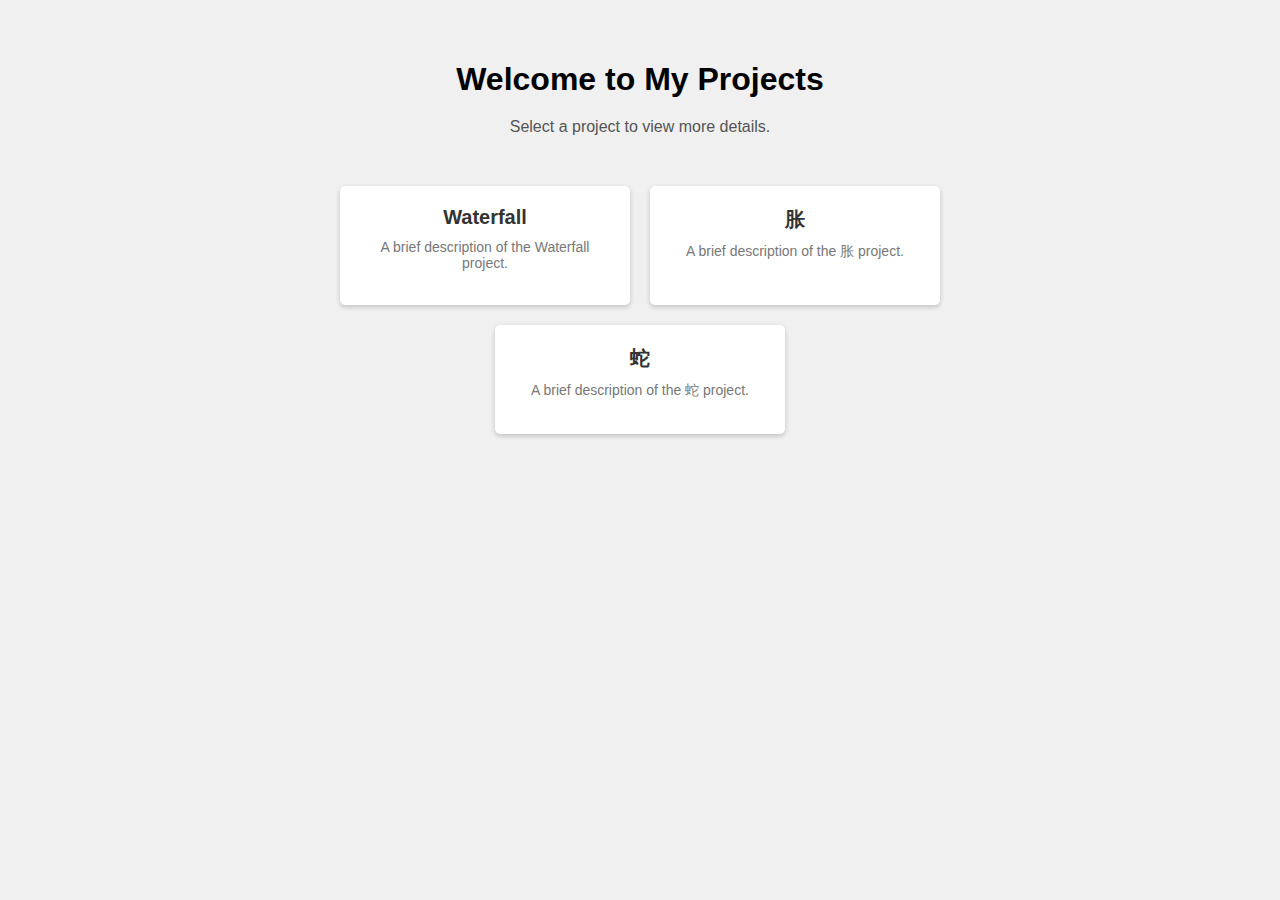
==== index.html @ dfb9aaf0 "Create index.html" ====
<!DOCTYPE html>
<html lang="en">
<head>
  <meta charset="UTF-8" />
  <meta name="viewport" content="width=device-width, initial-scale=1" />
  <title>My Projects Landing Page</title>
  <style>
    body {
      font-family: Arial, sans-serif;
      background-color: #f0f0f0;
      margin: 0;
      padding: 0;
    }
    .container {
      max-width: 800px;
      margin: 0 auto;
      padding: 40px 20px;
      text-align: center;
    }
    h1 {
      margin-bottom: 20px;
    }
    p {
      color: #555;
    }
    .projects {
      display: flex;
      flex-wrap: wrap;
      justify-content: center;
      margin-top: 40px;
    }
    .project {
      background: #fff;
      width: 250px;
      margin: 10px;
      padding: 20px;
      box-shadow: 0 2px 5px rgba(0, 0, 0, 0.2);
      border-radius: 5px;
      transition: transform 0.3s;
    }
    .project:hover {
      transform: translateY(-5px);
    }
    .project a {
      text-decoration: none;
      color: #333;
      font-size: 20px;
      font-weight: bold;
    }
    .project p {
      margin-top: 10px;
      font-size: 14px;
      color: #777;
    }
  </style>
</head>
<body>
  <div class="container">
    <h1>Welcome to My Projects</h1>
    <p>Select a project to view more details.</p>
    <div class="projects">
      <div class="project">
        <a href="Waterfall/index.html">Waterfall</a>
        <p>A brief description of the Waterfall project.</p>
      </div>
      <div class="project">
        <a href="胀/index.html">胀</a>
        <p>A brief description of the 胀 project.</p>
      </div>
      <div class="project">
        <a href="蛇/index.html">蛇</a>
        <p>A brief description of the 蛇 project.</p>
      </div>
    </div>
  </div>
</body>
</html>
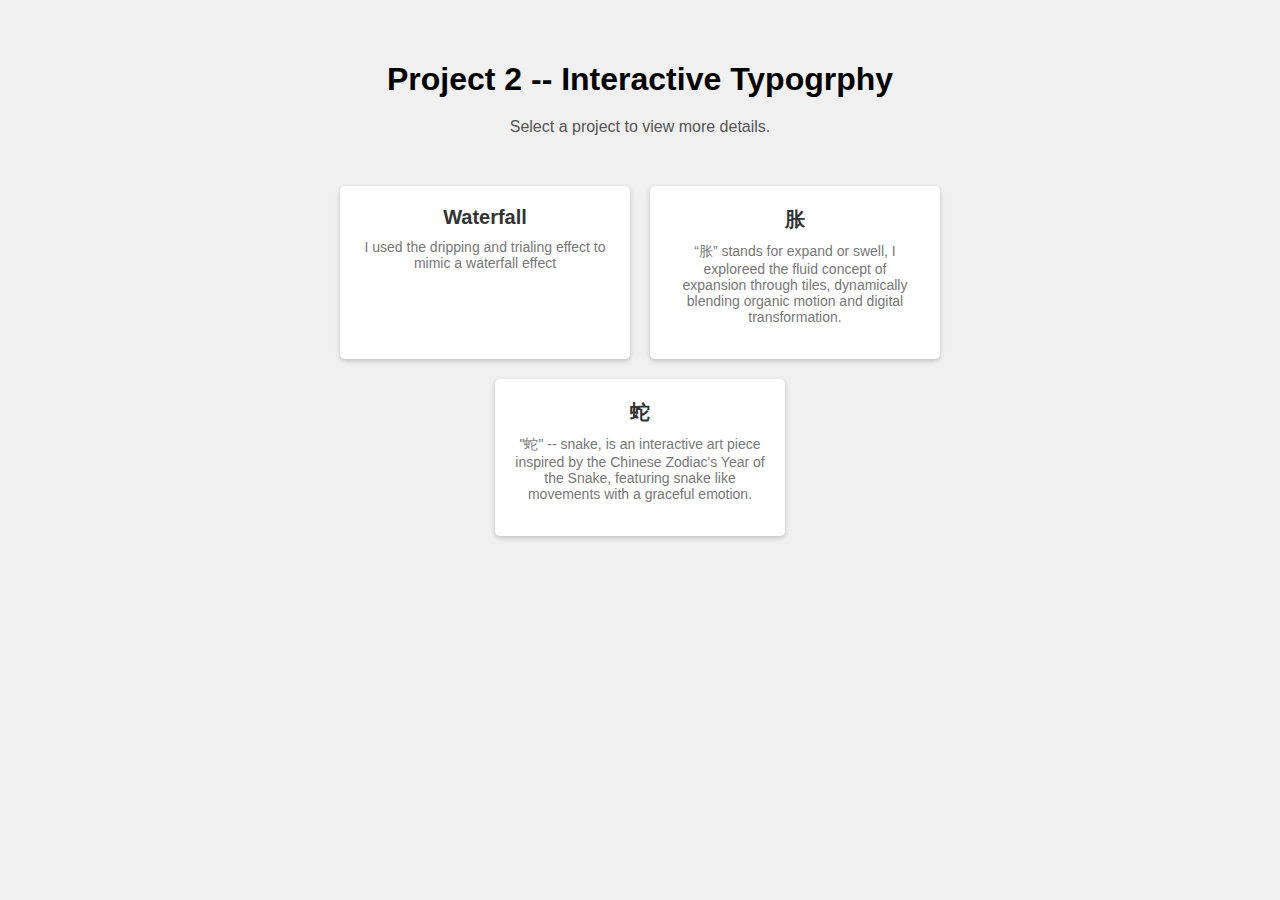
==== commit 9c14d8ac: "Update index.html" ====
--- a/index.html
+++ b/index.html
@@ -56,20 +56,20 @@
 </head>
 <body>
   <div class="container">
-    <h1>Welcome to My Projects</h1>
+    <h1>Project 2 -- Interactive Typogrphy</h1>
     <p>Select a project to view more details.</p>
     <div class="projects">
       <div class="project">
         <a href="Waterfall/index.html">Waterfall</a>
-        <p>A brief description of the Waterfall project.</p>
+        <p>I used the dripping and trialing effect to mimic a waterfall effect</p>
       </div>
       <div class="project">
         <a href="胀/index.html">胀</a>
-        <p>A brief description of the 胀 project.</p>
+        <p>“胀” stands for expand or swell, I exploreed the fluid concept of expansion through tiles, dynamically blending organic motion and digital transformation.</p>
       </div>
       <div class="project">
         <a href="蛇/index.html">蛇</a>
-        <p>A brief description of the 蛇 project.</p>
+        <p>"蛇" -- snake, is an interactive art piece inspired by the Chinese Zodiac's Year of the Snake, featuring snake like movements with a graceful emotion.</p>
       </div>
     </div>
   </div>
